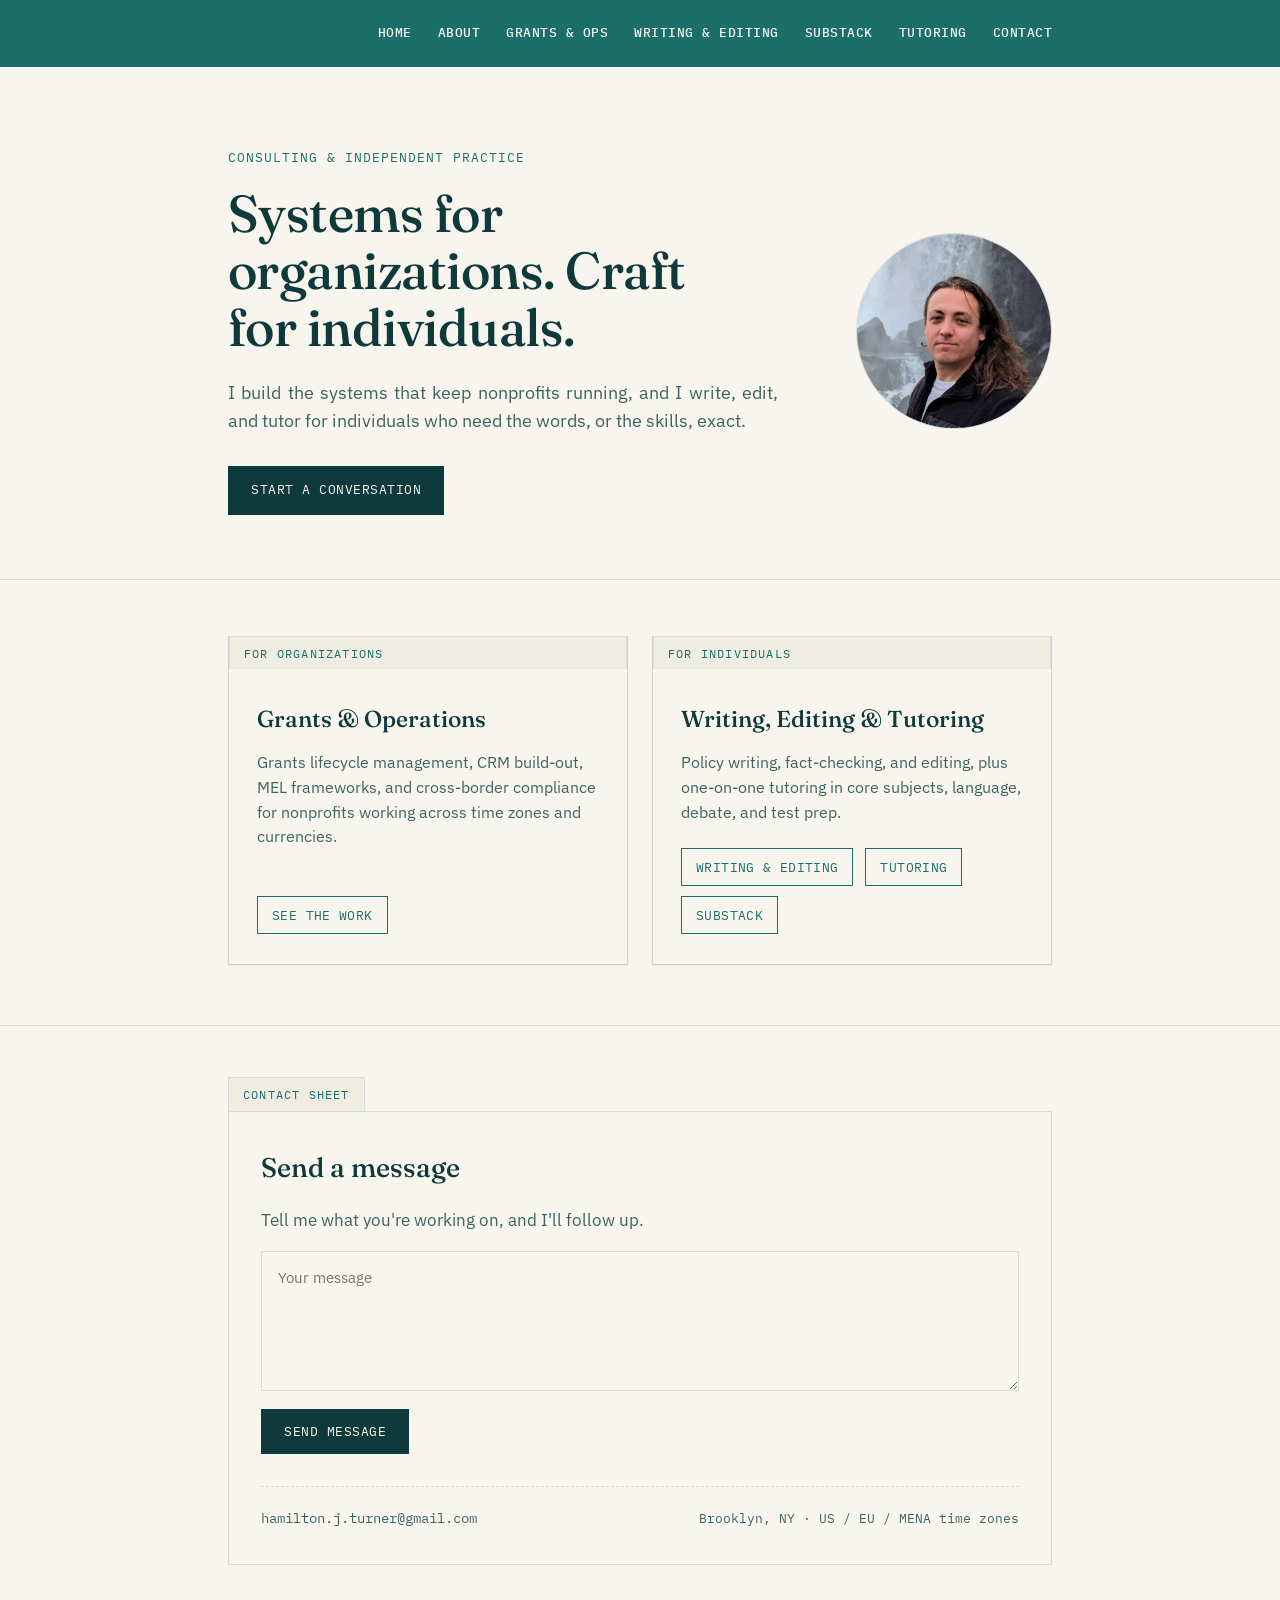
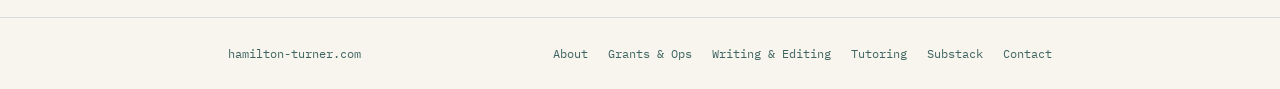
==== index.html @ 1af77107 "Add real footer nav, remove nested box borders, rebalance hero, quiet nav - Footer now has a border-" ====
<!DOCTYPE html>
<html lang="en">
<head>
<meta charset="UTF-8">
<meta name="viewport" content="width=device-width, initial-scale=1.0">
<title>Hamilton Turner | Grants &amp; Operations, Writing, Editing, Tutoring</title>
<meta name="description" content="Grants and operations infrastructure for cross-border nonprofits, plus writing, editing, and tutoring.">
<link rel="icon" type="image/svg+xml" href="favicon.svg">
<link rel="preconnect" href="https://fonts.googleapis.com">
<link rel="preconnect" href="https://fonts.gstatic.com" crossorigin>
<link href="https://fonts.googleapis.com/css2?family=Fraunces:opsz,wght@9..144,400;9..144,500;9..144,600&family=IBM+Plex+Sans:wght@400;500;600&family=IBM+Plex+Mono:wght@400;500&display=swap" rel="stylesheet">
<link rel="stylesheet" href="styles.css?v=7">
</head>
<body>

<div class="topbar">
  <div class="wrap">
    <button class="nav-toggle" id="navToggle" aria-label="Toggle navigation" aria-expanded="false">&#9776;</button>
    <nav id="siteNav">
      <a href="index.html">Home</a>
      <a href="about.html">About</a>
      <a href="grants.html">Grants &amp; Ops</a>
      <a href="writing.html">Writing &amp; Editing</a>
      <a href="substack.html">Substack</a>
      <a href="tutoring.html">Tutoring</a>
      <a href="#contact">Contact</a>
    </nav>
  </div>
</div>

<header class="hero">
  <div class="wrap">
    <div class="hero-text">
      <div class="eyebrow">Consulting &amp; Independent Practice</div>
      <h1>Systems for organizations. Craft for individuals.</h1>
      <p class="dek">I build the systems that keep nonprofits running, and I write, edit, and tutor for individuals who need the words, or the skills, exact.</p>
      <div class="cta-row">
        <a class="btn teal" href="#contact">Start a conversation</a>
      </div>
    </div>
    <img class="hero-photo" src="headshot.png" alt="Hamilton Turner">
  </div>
</header>

<section class="paths" id="paths">
  <div class="wrap">
    <div class="path-grid">
      <div class="path-card">
        <span class="tab">For Organizations</span>
        <div class="path-body">
          <h2>Grants &amp; Operations</h2>
          <p>Grants lifecycle management, CRM build-out, MEL frameworks, and cross-border compliance for nonprofits working across time zones and currencies.</p>
          <div class="path-links">
            <a href="grants.html">See the work</a>
          </div>
        </div>
      </div>
      <div class="path-card">
        <span class="tab">For Individuals</span>
        <div class="path-body">
          <h2>Writing, Editing &amp; Tutoring</h2>
          <p>Policy writing, fact-checking, and editing, plus one-on-one tutoring in core subjects, language, debate, and test prep.</p>
          <div class="path-links">
            <a href="writing.html">Writing &amp; Editing</a>
            <a href="tutoring.html">Tutoring</a>
            <a href="substack.html">Substack</a>
          </div>
        </div>
      </div>
    </div>
  </div>
</section>

<section class="doc" id="contact" style="border-bottom: none;">
  <div class="wrap">
    <span class="tab">Contact Sheet</span>
    <div class="doc-body">
      <h2>Send a message</h2>
      <p class="lead">Tell me what you're working on, and I'll follow up.</p>
      <form class="contact-form" onsubmit="return sendContactMessage(event)">
        <textarea id="contact-message" name="message" placeholder="Your message" required></textarea>
        <button type="submit" class="btn teal">Send message</button>
      </form>
      <div class="contact-divider"></div>
      <div class="contact-secondary">
        <a class="email" href="mailto:hamilton.j.turner@gmail.com">hamilton.j.turner@gmail.com</a>
        <div class="contact-meta">Brooklyn, NY &middot; US / EU / MENA time zones</div>
      </div>
    </div>
  </div>
</section>

<footer>
  <div class="wrap">
    <a class="footer-home" href="index.html">hamilton-turner.com</a>
    <nav class="footer-nav">
      <a href="about.html">About</a>
      <a href="grants.html">Grants &amp; Ops</a>
      <a href="writing.html">Writing &amp; Editing</a>
      <a href="tutoring.html">Tutoring</a>
      <a href="substack.html">Substack</a>
      <a href="#contact">Contact</a>
    </nav>
  </div>
</footer>

<script defer src="scripts.js?v=7"></script>
<script>
  function sendContactMessage(event) {
    event.preventDefault();
    var textarea = document.getElementById('contact-message');
    var message = textarea.value.trim();
    if (!message) {
      textarea.focus();
      return false;
    }
    var to = 'hamilton.j.turner@gmail.com,hjt.maroc@gmail.com';
    var subject = encodeURIComponent('Website inquiry');
    var body = encodeURIComponent(message);
    window.location.href = 'mailto:' + to + '?subject=' + subject + '&body=' + body;
    return false;
  }
</script>

</body>
</html>
---- styles.css ----
:root {
  --ink: #0E3A3B;
  --ink-soft: #3E6461;
  --paper: #F7F5EE;
  --paper-raised: #EFEDE2;
  --paper-dim: #D2D0CA;
  --teal: #1C6E68;
  --teal-deep: #0E3A3B;
  --teal-mid: #2E8079;
  --rule: #D6DDD8;
  --rule-soft: #E4E8E1;
}

* { box-sizing: border-box; }

html { scroll-behavior: smooth; }

body {
  margin: 0;
  background: var(--paper);
  color: var(--ink);
  font-family: 'IBM Plex Sans', sans-serif;
  font-size: 17px;
  line-height: 1.6;
  -webkit-font-smoothing: antialiased;
}

h1, h2, h3 {
  font-family: 'Fraunces', serif;
  font-weight: 500;
  margin: 0;
  color: var(--ink);
}

.mono { font-family: 'IBM Plex Mono', monospace; }

a { color: inherit; }

::selection { background: var(--teal); color: var(--paper); }

:focus-visible {
  outline: 2px solid var(--teal-deep);
  outline-offset: 3px;
}

.wrap {
  max-width: 880px;
  margin: 0 auto;
  padding: 0 28px;
}

/* ---------- Justified body text ---------- */
p {
  text-align: justify;
  text-justify: inter-word;
  -webkit-hyphens: auto;
  -ms-hyphens: auto;
  hyphens: auto;
}

/* ---------- Top bar ---------- */
.topbar {
  position: sticky;
  top: 0;
  z-index: 100;
  background: var(--teal);
  padding: 22px 0;
}
.topbar .wrap {
  display: flex;
  justify-content: flex-end;
  align-items: baseline;
}
.topbar nav {
  display: flex;
  gap: 26px;
  font-family: 'IBM Plex Mono', monospace;
  font-size: 12.5px;
  font-weight: 500;
  letter-spacing: 0.04em;
  text-transform: uppercase;
}
.topbar nav a { white-space: nowrap; text-decoration: none; color: var(--paper); border-bottom: 1px solid transparent; padding-bottom: 2px; transition: border-color .15s ease, opacity .15s ease; }
.topbar nav a:hover { border-color: var(--paper); opacity: 0.8; }

.nav-toggle {
  display: none;
  background: none;
  border: none;
  padding: 4px;
  color: var(--paper);
  font-size: 22px;
  line-height: 1;
  cursor: pointer;
}

@media (max-width: 760px) {
  .topbar .wrap { position: relative; }
  .nav-toggle { display: block; }
  .topbar nav {
    display: none;
    position: absolute;
    top: calc(100% + 22px);
    left: 0;
    right: 0;
    flex-direction: column;
    gap: 0;
    background: var(--teal);
    border-top: 1px solid rgba(247, 245, 238, 0.25);
  }
  .topbar nav.open { display: flex; }
  .topbar nav a { padding: 14px 28px; border-bottom: 1px solid rgba(247, 245, 238, 0.15); }
}

/* ---------- Hero ---------- */
.hero {
  padding: 80px 0 64px;
  border-bottom: 1px solid var(--rule);
}
.hero .wrap {
  display: flex;
  align-items: center;
  justify-content: space-between;
  gap: 48px;
}
.hero .hero-text {
  flex: 1 1 auto;
  min-width: 0;
}
.hero .hero-photo {
  flex: 0 0 auto;
  width: 196px;
  height: 196px;
  border-radius: 50%;
  object-fit: cover;
  border: 1px solid var(--rule);
}
@media (max-width: 620px) {
  .hero .wrap { flex-direction: column-reverse; }
  .hero .hero-photo { width: 120px; height: 120px; }
}
.hero .eyebrow {
  font-family: 'IBM Plex Mono', monospace;
  font-size: 12.5px;
  letter-spacing: 0.08em;
  text-transform: uppercase;
  color: var(--teal);
  margin-bottom: 18px;
}
.hero h1 {
  font-size: clamp(34px, 5.2vw, 52px);
  line-height: 1.1;
  letter-spacing: -0.01em;
  max-width: 15ch;
}
.hero .dek {
  margin-top: 22px;
  max-width: 50ch;
  font-size: 18px;
  color: var(--ink-soft);
}
.hero .cta-row {
  margin-top: 30px;
  display: flex;
  gap: 16px;
  flex-wrap: wrap;
  align-items: center;
}
.btn {
  display: inline-block;
  font-family: 'IBM Plex Mono', monospace;
  font-size: 13px;
  letter-spacing: 0.04em;
  text-transform: uppercase;
  text-decoration: none;
  padding: 13px 22px;
  border: 1px solid var(--ink);
  color: var(--ink);
  background: transparent;
  transition: background .15s ease, color .15s ease;
}
.btn:hover { background: var(--ink); color: var(--paper); }
.btn.teal { border-color: var(--teal-deep); color: var(--paper); background: var(--teal-deep); }
.btn.teal:hover { background: var(--teal-mid); border-color: var(--teal-mid); }

/* ---------- Paths ---------- */
.paths {
  padding: 56px 0 60px;
  border-bottom: 1px solid var(--rule);
}
.path-grid {
  display: grid;
  grid-template-columns: 1fr 1fr;
  gap: 24px;
  align-items: stretch;
}
@media (max-width: 680px) {
  .path-grid { grid-template-columns: 1fr; }
}
.path-card {
  border: 1px solid rgba(14, 58, 59, 0.18);
  background: var(--paper);
  box-shadow: 0 1px 3px rgba(14, 58, 59, 0.06);
  display: flex;
  flex-direction: column;
}
.path-body {
  padding: 32px 28px 30px;
  display: flex;
  flex-direction: column;
  flex: 1 1 auto;
}
.path-body h2 { font-size: 23px; }
.path-body > p { margin-top: 12px; margin-bottom: 0; color: var(--ink-soft); font-size: 15.5px; flex: 1 1 auto; text-align: left; hyphens: none; }
.path-links {
  margin-top: 24px;
  display: flex;
  flex-wrap: wrap;
  gap: 10px 12px;
}
.path-links a {
  font-family: 'IBM Plex Mono', monospace;
  font-size: 12.5px;
  letter-spacing: 0.03em;
  text-transform: uppercase;
  text-decoration: none;
  border: 1px solid var(--teal);
  color: var(--teal);
  padding: 8px 14px;
  transition: background .15s ease, color .15s ease;
}
.path-links a:hover, .path-links a:focus-visible { background: var(--teal); color: var(--paper); }

/* ---------- Section shell w/ file tab ---------- */
section.doc {
  padding: 52px 0;
  border-bottom: 1px solid var(--rule);
}
.tab {
  display: inline-flex;
  align-items: center;
  gap: 10px;
  font-family: 'IBM Plex Mono', monospace;
  font-size: 12px;
  letter-spacing: 0.1em;
  text-transform: uppercase;
  color: var(--teal);
  background: var(--paper-raised);
  border: 1px solid var(--rule);
  border-bottom: none;
  padding: 7px 14px 6px;
  margin-bottom: -1px;
  position: relative;
  top: -1px;
}
.doc-body {
  border: 1px solid var(--rule);
  background: var(--paper);
  padding: 34px 32px;
}
@media (max-width: 620px) {
  .doc-body { padding: 26px 20px; }
}

section.doc h2 { font-size: 27px; margin-bottom: 18px; }
section.doc > .wrap > .doc-body > p.lead { color: var(--ink-soft); }

/* ---------- Scope grid ---------- */
.scope-grid {
  margin-top: 26px;
  display: grid;
  grid-template-columns: 1fr 1fr;
  gap: 1px;
  background: var(--rule);
}
@media (max-width: 620px) {
  .scope-grid { grid-template-columns: 1fr; }
}
.scope-grid .scope-item:last-child:nth-child(odd) { grid-column: 1 / -1; }
.scope-item {
  background: var(--paper);
  padding: 24px 26px;
}
.scope-item .code {
  font-family: 'IBM Plex Mono', monospace;
  font-size: 11.5px;
  color: var(--teal);
  letter-spacing: 0.06em;
}
.scope-item h3 { font-size: 18px; margin-top: 8px; margin-bottom: 8px; }
.scope-item p { font-size: 15px; margin: 0; color: var(--ink-soft); text-align: left; hyphens: none; }

/* ---------- Tags ---------- */
.tags { margin-top: 20px; display: flex; flex-wrap: wrap; gap: 10px; }
.tag {
  font-family: 'IBM Plex Mono', monospace;
  font-size: 12.5px;
  letter-spacing: 0.03em;
  border: 1px solid var(--teal);
  color: var(--teal);
  padding: 6px 12px;
}

/* ---------- Substack ---------- */
.substack-list {
  margin-top: 26px;
  display: flex;
  flex-direction: column;
}
.substack-entry {
  display: block;
  text-decoration: none;
  color: inherit;
  padding: 18px 0;
  border-top: 1px dashed var(--rule);
}
.substack-list .substack-entry:first-child { border-top: none; padding-top: 0; }
.substack-entry .date {
  font-family: 'IBM Plex Mono', monospace;
  font-size: 11.5px;
  letter-spacing: 0.06em;
  text-transform: uppercase;
  color: var(--teal);
}
.substack-entry h3 {
  font-size: 18px;
  margin-top: 6px;
  margin-bottom: 6px;
  transition: color .15s ease;
}
.substack-entry:hover h3 { color: var(--teal); }
.substack-entry p { font-size: 15px; margin: 0; color: var(--ink-soft); }

#substack .doc-body {
  background: var(--teal);
  border-color: var(--teal-deep);
}
#substack h2 { color: var(--paper); }
#substack > .wrap > .doc-body > p.lead { color: rgba(247, 245, 238, 0.85); }
#substack .substack-entry { border-top-color: rgba(247, 245, 238, 0.25); }
#substack .substack-entry .date { color: rgba(247, 245, 238, 0.75); transition: color .15s ease; }
#substack .substack-entry h3 { color: var(--paper); }
#substack .substack-entry p { color: rgba(247, 245, 238, 0.75); }
#substack .substack-entry:hover h3,
#substack .substack-entry:hover .date,
#substack .substack-entry:focus-visible h3,
#substack .substack-entry:focus-visible .date,
#substack .substack-entry:active h3,
#substack .substack-entry:active .date {
  color: var(--paper-dim);
}
#substack a:focus-visible { outline-color: var(--paper); }
#substack .btn.teal {
  background: var(--paper);
  color: var(--teal-deep);
  border-color: var(--paper);
}
#substack .btn.teal:hover {
  background: var(--paper-dim);
  border-color: var(--paper-dim);
  color: var(--teal-deep);
}

/* ---------- About ---------- */
.about-layout p { font-size: 16px; color: var(--ink-soft); }
.credentials {
  margin-top: 20px;
  padding-top: 18px;
  border-top: 1px dashed var(--rule);
  font-family: 'IBM Plex Mono', monospace;
  font-size: 13px;
  color: var(--ink-soft);
  display: grid;
  gap: 6px;
}
.about-grid {
  display: flex;
  gap: 36px;
  align-items: center;
}
.about-grid .about-text { flex: 1 1 auto; min-width: 0; }
.about-photo {
  flex: 0 0 auto;
  width: 240px;
  height: 240px;
  border-radius: 50%;
  object-fit: cover;
  border: 1px solid var(--rule);
}
@media (max-width: 680px) {
  .about-grid { flex-direction: column-reverse; align-items: stretch; }
  .about-photo { width: 180px; height: 180px; align-self: center; }
}

/* ---------- Contact ---------- */
.contact-form textarea {
  display: block;
  width: 100%;
  min-height: 140px;
  font-family: 'IBM Plex Sans', sans-serif;
  font-size: 15px;
  line-height: 1.6;
  color: var(--ink);
  background: var(--paper);
  border: 1px solid var(--rule);
  padding: 14px 16px;
  margin-top: 6px;
  resize: vertical;
}
.contact-form textarea:focus-visible {
  outline: 2px solid var(--teal-deep);
  outline-offset: 2px;
}
.contact-form button { margin-top: 18px; }
.contact-divider {
  border-top: 1px dashed var(--rule);
  margin: 32px 0 20px;
}
.contact-secondary {
  display: flex;
  justify-content: space-between;
  align-items: baseline;
  flex-wrap: wrap;
  gap: 8px 24px;
}
.contact-secondary a.email {
  display: inline-block;
  max-width: 100%;
  font-family: 'IBM Plex Mono', monospace;
  font-size: 14px;
  text-decoration: none;
  color: var(--ink-soft);
  border-bottom: 1px solid transparent;
  overflow-wrap: break-word;
  word-break: break-word;
  transition: color .15s ease, border-color .15s ease;
}
.contact-secondary a.email:hover { color: var(--teal); border-color: var(--teal); }
.contact-meta {
  font-family: 'IBM Plex Mono', monospace;
  font-size: 12.5px;
  color: var(--ink-soft);
}

footer {
  border-top: 1px solid var(--rule);
  padding: 26px 0;
  font-family: 'IBM Plex Mono', monospace;
  font-size: 12px;
  color: var(--ink-soft);
}
footer .wrap {
  display: flex;
  justify-content: space-between;
  align-items: center;
  flex-wrap: wrap;
  gap: 12px 28px;
}
footer .footer-home {
  color: var(--ink-soft);
  text-decoration: none;
  transition: color .15s ease;
}
footer .footer-home:hover { color: var(--teal); }
footer .footer-nav {
  display: flex;
  flex-wrap: wrap;
  gap: 8px 20px;
}
footer .footer-nav a {
  color: var(--ink-soft);
  text-decoration: none;
  transition: color .15s ease;
}
footer .footer-nav a:hover { color: var(--teal); }

@media (prefers-reduced-motion: reduce) {
  html { scroll-behavior: auto; }
}
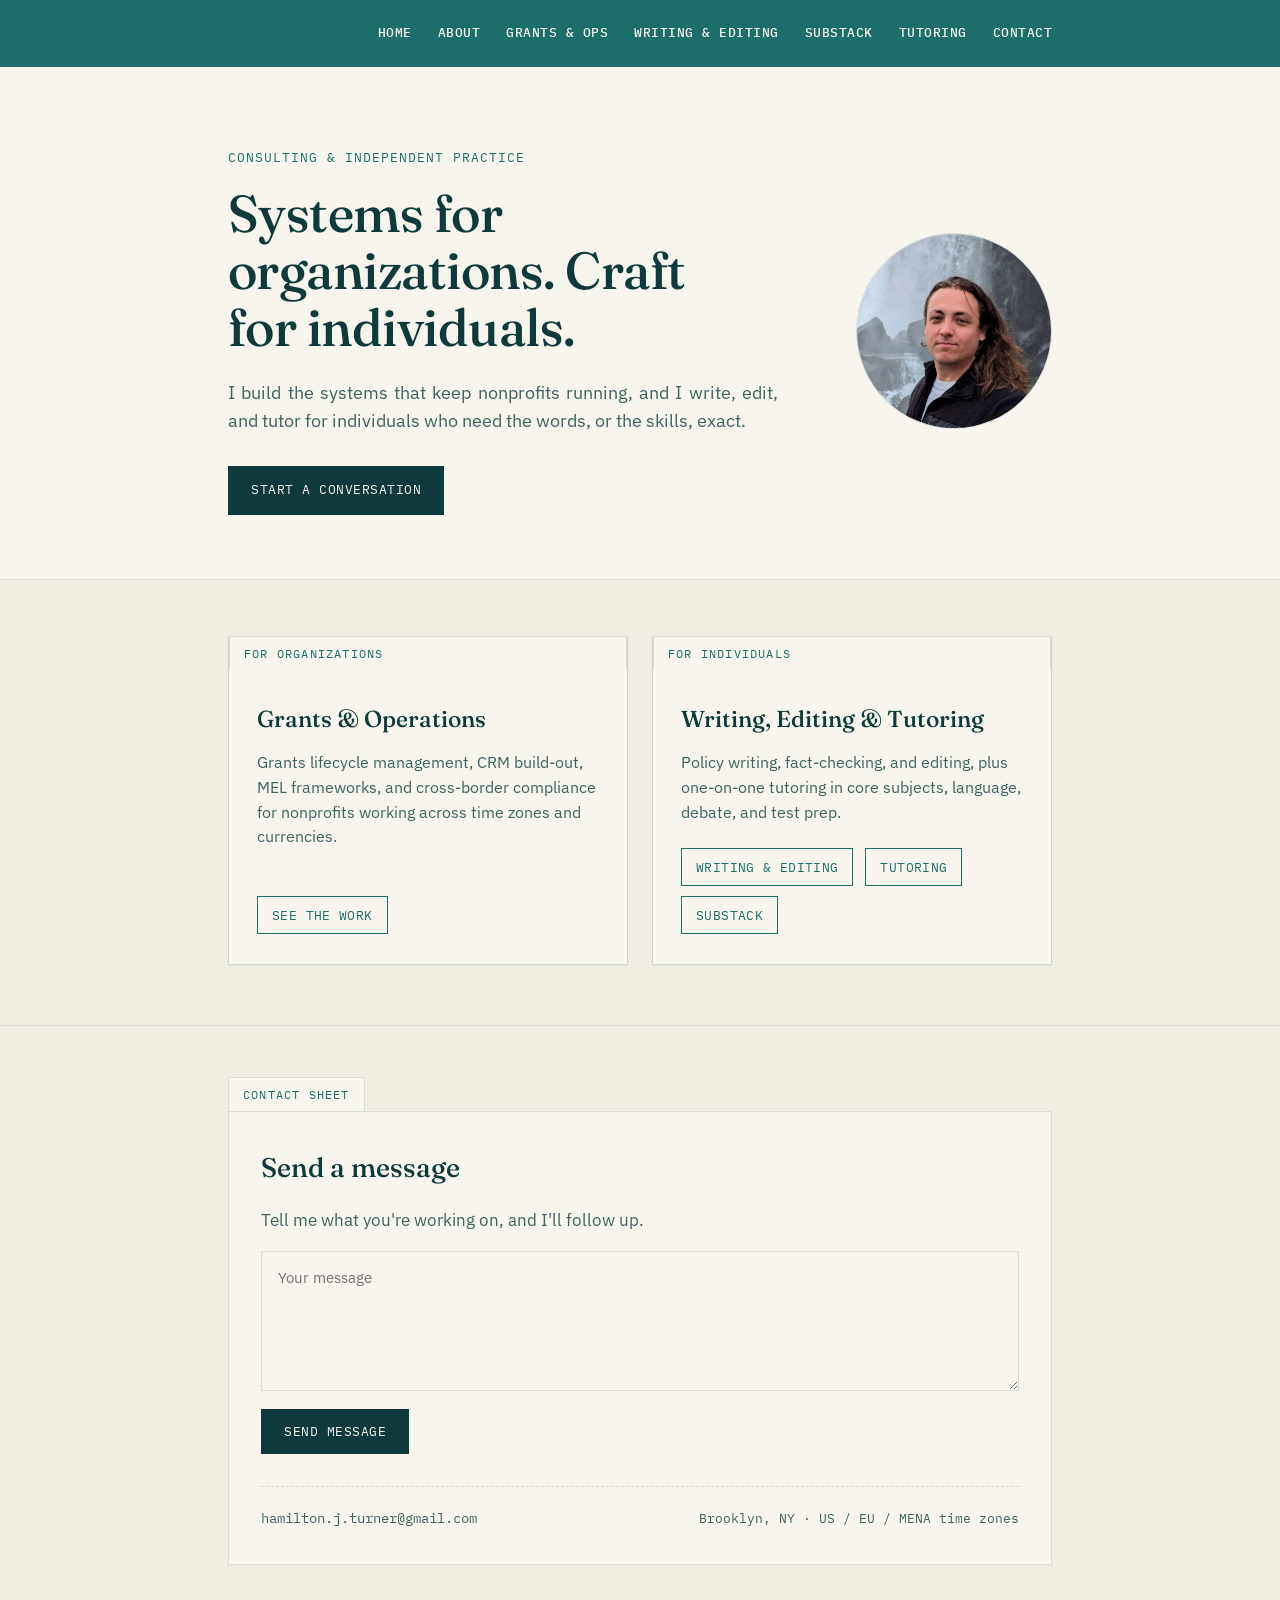
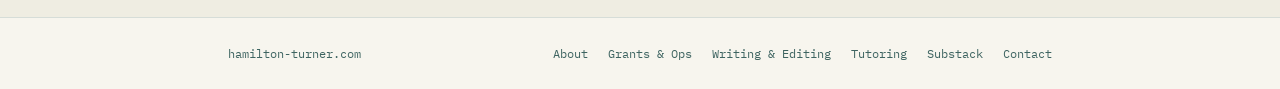
==== commit 46b350e9: "Give sections full-bleed background so pages use their own width .paths and section.doc now carry a " ====
--- a/index.html
+++ b/index.html
@@ -9,7 +9,7 @@
 <link rel="preconnect" href="https://fonts.googleapis.com">
 <link rel="preconnect" href="https://fonts.gstatic.com" crossorigin>
 <link href="https://fonts.googleapis.com/css2?family=Fraunces:opsz,wght@9..144,400;9..144,500;9..144,600&family=IBM+Plex+Sans:wght@400;500;600&family=IBM+Plex+Mono:wght@400;500&display=swap" rel="stylesheet">
-<link rel="stylesheet" href="styles.css?v=7">
+<link rel="stylesheet" href="styles.css?v=8">
 </head>
 <body>
 
@@ -104,7 +104,7 @@
   </div>
 </footer>
 
-<script defer src="scripts.js?v=7"></script>
+<script defer src="scripts.js?v=8"></script>
 <script>
   function sendContactMessage(event) {
     event.preventDefault();
--- a/styles.css
+++ b/styles.css
@@ -186,6 +186,7 @@
 /* ---------- Paths ---------- */
 .paths {
   padding: 56px 0 60px;
+  background: var(--paper-raised);
   border-bottom: 1px solid var(--rule);
 }
 .path-grid {
@@ -234,6 +235,7 @@
 /* ---------- Section shell w/ file tab ---------- */
 section.doc {
   padding: 52px 0;
+  background: var(--paper-raised);
   border-bottom: 1px solid var(--rule);
 }
 .tab {
@@ -245,7 +247,7 @@
   letter-spacing: 0.1em;
   text-transform: uppercase;
   color: var(--teal);
-  background: var(--paper-raised);
+  background: var(--paper);
   border: 1px solid var(--rule);
   border-bottom: none;
   padding: 7px 14px 6px;
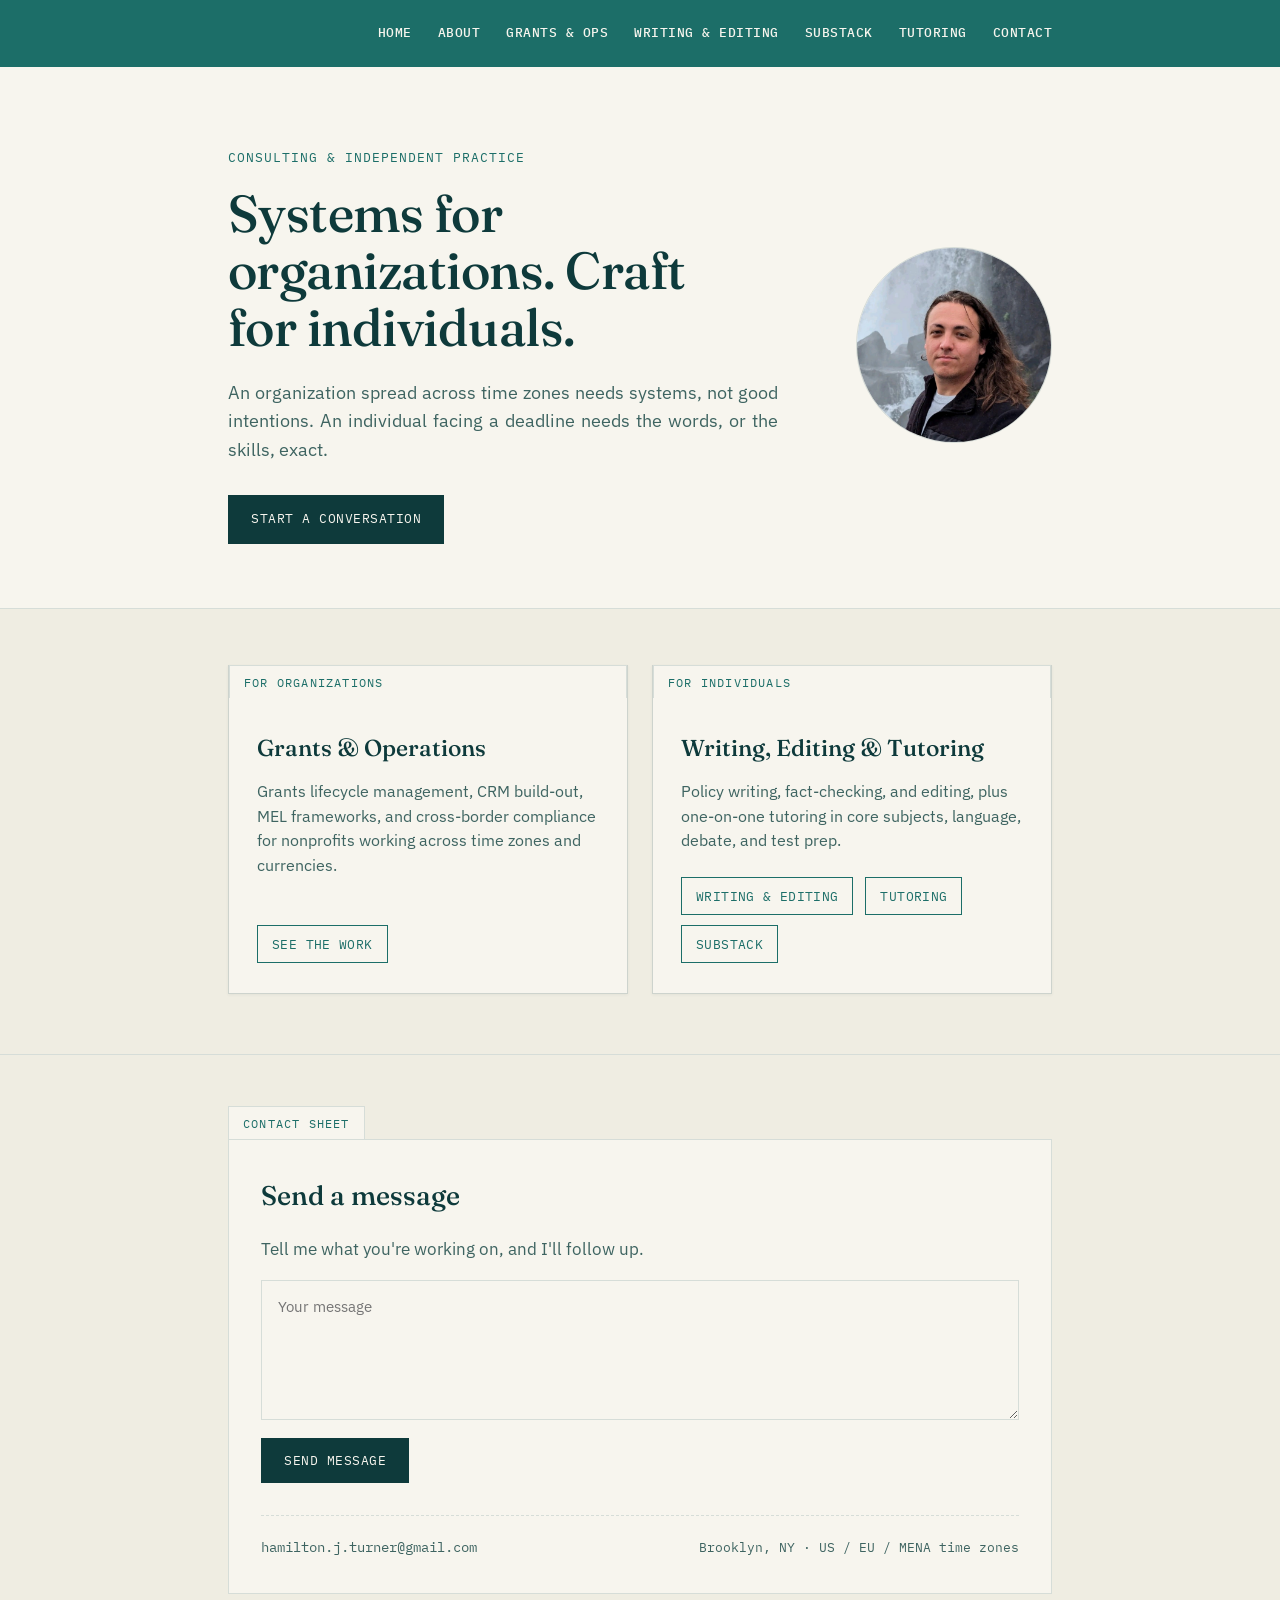
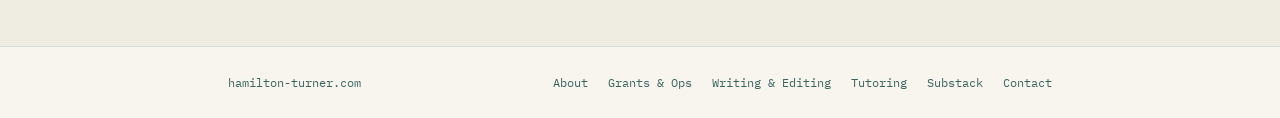
==== commit 82fbf32c: "Rewrite service copy to lead with impact instead of "I" statements Every scope-item paragraph on Gra" ====
--- a/index.html
+++ b/index.html
@@ -9,7 +9,7 @@
 <link rel="preconnect" href="https://fonts.googleapis.com">
 <link rel="preconnect" href="https://fonts.gstatic.com" crossorigin>
 <link href="https://fonts.googleapis.com/css2?family=Fraunces:opsz,wght@9..144,400;9..144,500;9..144,600&family=IBM+Plex+Sans:wght@400;500;600&family=IBM+Plex+Mono:wght@400;500&display=swap" rel="stylesheet">
-<link rel="stylesheet" href="styles.css?v=8">
+<link rel="stylesheet" href="styles.css?v=9">
 </head>
 <body>
 
@@ -33,7 +33,7 @@
     <div class="hero-text">
       <div class="eyebrow">Consulting &amp; Independent Practice</div>
       <h1>Systems for organizations. Craft for individuals.</h1>
-      <p class="dek">I build the systems that keep nonprofits running, and I write, edit, and tutor for individuals who need the words, or the skills, exact.</p>
+      <p class="dek">An organization spread across time zones needs systems, not good intentions. An individual facing a deadline needs the words, or the skills, exact.</p>
       <div class="cta-row">
         <a class="btn teal" href="#contact">Start a conversation</a>
       </div>
@@ -104,7 +104,7 @@
   </div>
 </footer>
 
-<script defer src="scripts.js?v=8"></script>
+<script defer src="scripts.js?v=9"></script>
 <script>
   function sendContactMessage(event) {
     event.preventDefault();
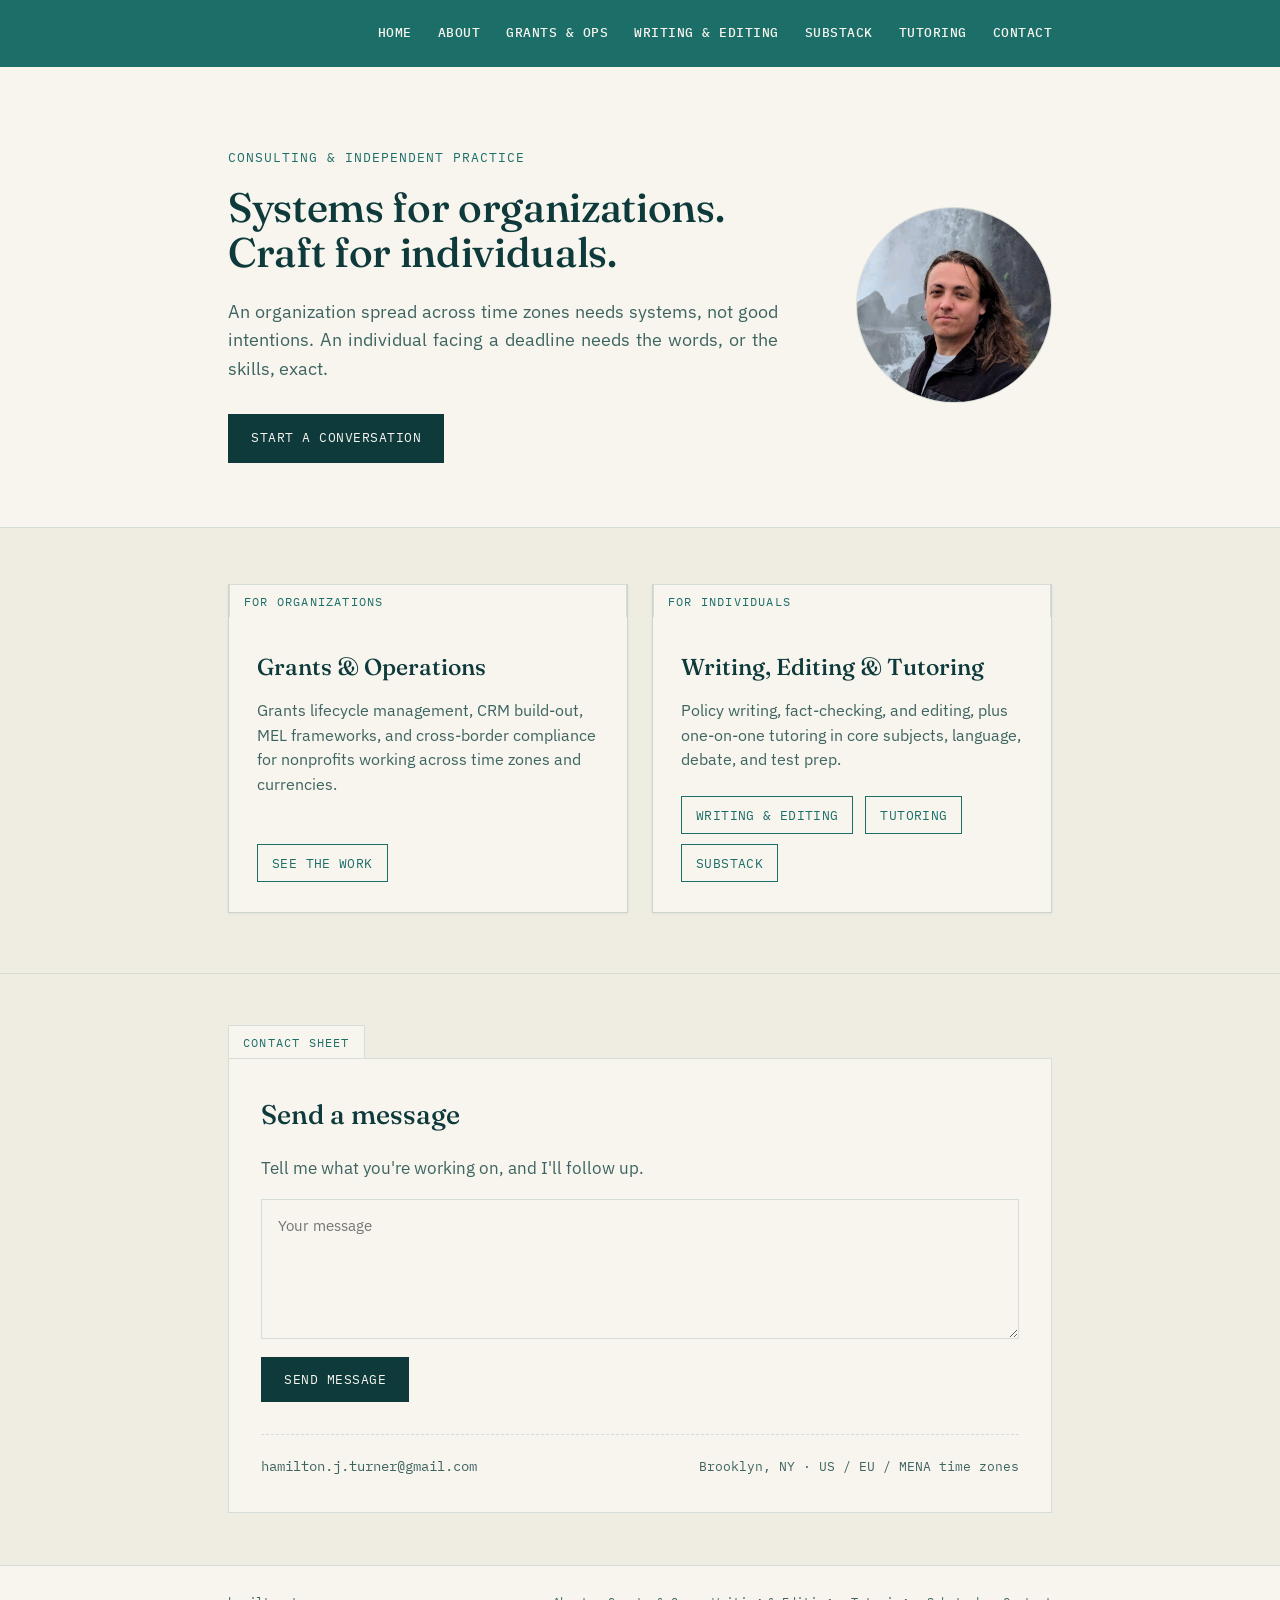
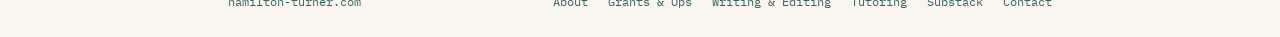
==== commit b0c703a8: "Force hero heading onto two unwrapped sentence lines Split "Systems for organizations. Craft for ind" ====
--- a/index.html
+++ b/index.html
@@ -9,7 +9,7 @@
 <link rel="preconnect" href="https://fonts.googleapis.com">
 <link rel="preconnect" href="https://fonts.gstatic.com" crossorigin>
 <link href="https://fonts.googleapis.com/css2?family=Fraunces:opsz,wght@9..144,400;9..144,500;9..144,600&family=IBM+Plex+Sans:wght@400;500;600&family=IBM+Plex+Mono:wght@400;500&display=swap" rel="stylesheet">
-<link rel="stylesheet" href="styles.css?v=9">
+<link rel="stylesheet" href="styles.css?v=14">
 </head>
 <body>
 
@@ -32,7 +32,7 @@
   <div class="wrap">
     <div class="hero-text">
       <div class="eyebrow">Consulting &amp; Independent Practice</div>
-      <h1>Systems for organizations. Craft for individuals.</h1>
+      <h1><span class="line">Systems for organizations.</span><span class="line">Craft for individuals.</span></h1>
       <p class="dek">An organization spread across time zones needs systems, not good intentions. An individual facing a deadline needs the words, or the skills, exact.</p>
       <div class="cta-row">
         <a class="btn teal" href="#contact">Start a conversation</a>
@@ -104,7 +104,7 @@
   </div>
 </footer>
 
-<script defer src="scripts.js?v=9"></script>
+<script defer src="scripts.js?v=14"></script>
 <script>
   function sendContactMessage(event) {
     event.preventDefault();
--- a/styles.css
+++ b/styles.css
@@ -124,8 +124,10 @@
   gap: 48px;
 }
 .hero .hero-text {
-  flex: 1 1 auto;
+  flex: 1 1 0%;
   min-width: 0;
+  width: 100%;
+  container-type: inline-size;
 }
 .hero .hero-photo {
   flex: 0 0 auto;
@@ -148,10 +150,13 @@
   margin-bottom: 18px;
 }
 .hero h1 {
-  font-size: clamp(34px, 5.2vw, 52px);
   line-height: 1.1;
   letter-spacing: -0.01em;
-  max-width: 15ch;
+}
+.hero h1 .line {
+  display: block;
+  white-space: nowrap;
+  font-size: clamp(19px, 7.1cqw, 52px);
 }
 .hero .dek {
   margin-top: 22px;
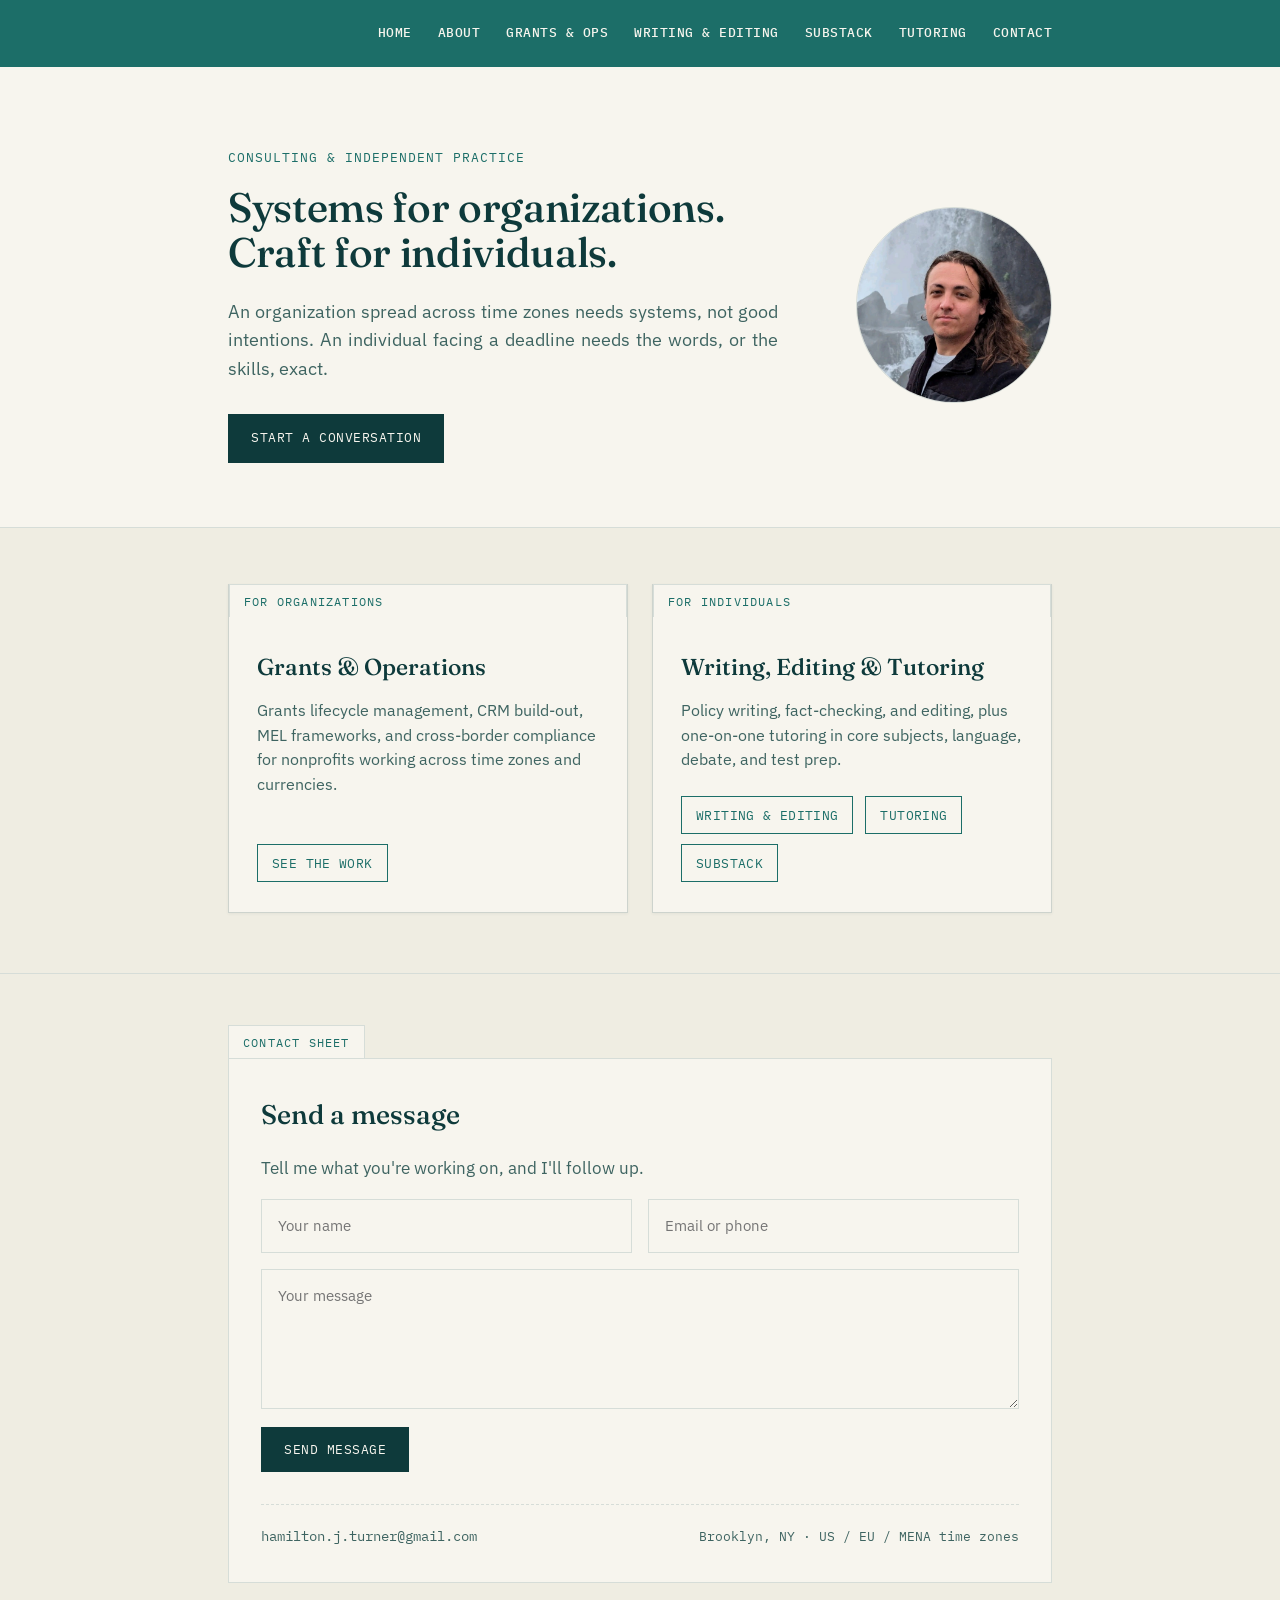
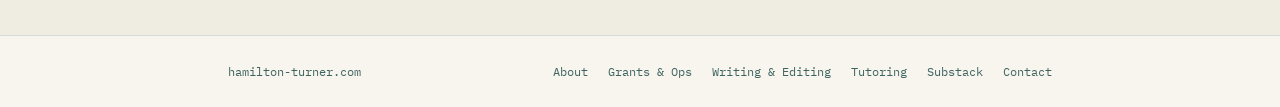
==== commit 88f33edd: "Wire contact form to submit into the Google Form Add Name and Email/Phone fields alongside Message (" ====
--- a/index.html
+++ b/index.html
@@ -9,7 +9,7 @@
 <link rel="preconnect" href="https://fonts.googleapis.com">
 <link rel="preconnect" href="https://fonts.gstatic.com" crossorigin>
 <link href="https://fonts.googleapis.com/css2?family=Fraunces:opsz,wght@9..144,400;9..144,500;9..144,600&family=IBM+Plex+Sans:wght@400;500;600&family=IBM+Plex+Mono:wght@400;500&display=swap" rel="stylesheet">
-<link rel="stylesheet" href="styles.css?v=14">
+<link rel="stylesheet" href="styles.css?v=15">
 </head>
 <body>
 
@@ -77,10 +77,19 @@
     <div class="doc-body">
       <h2>Send a message</h2>
       <p class="lead">Tell me what you're working on, and I'll follow up.</p>
-      <form class="contact-form" onsubmit="return sendContactMessage(event)">
-        <textarea id="contact-message" name="message" placeholder="Your message" required></textarea>
-        <button type="submit" class="btn teal">Send message</button>
-      </form>
+      <div id="contact-form-wrap">
+        <form class="contact-form"
+              action="https://docs.google.com/forms/d/e/1FAIpQLSfy9L0wuGUPrHy-SzDPYpov2H63rYEQqWMbcDQjGm9nJS5vcQ/formResponse"
+              method="POST" target="hidden-google-form-target" onsubmit="return handleContactSubmit(event)">
+          <div class="form-row">
+            <input type="text" name="entry.1911373413" placeholder="Your name" aria-label="Your name" required>
+            <input type="text" name="entry.384811072" placeholder="Email or phone" aria-label="Email or phone" required>
+          </div>
+          <textarea name="entry.669991513" placeholder="Your message" aria-label="Your message" required></textarea>
+          <button type="submit" class="btn teal">Send message</button>
+        </form>
+      </div>
+      <iframe name="hidden-google-form-target" id="hidden-google-form-target" style="display:none" aria-hidden="true" title="Form submission target"></iframe>
       <div class="contact-divider"></div>
       <div class="contact-secondary">
         <a class="email" href="mailto:hamilton.j.turner@gmail.com">hamilton.j.turner@gmail.com</a>
@@ -104,21 +113,17 @@
   </div>
 </footer>
 
-<script defer src="scripts.js?v=14"></script>
+<script defer src="scripts.js?v=15"></script>
 <script>
-  function sendContactMessage(event) {
-    event.preventDefault();
-    var textarea = document.getElementById('contact-message');
-    var message = textarea.value.trim();
-    if (!message) {
-      textarea.focus();
-      return false;
-    }
-    var to = 'hamilton.j.turner@gmail.com,hjt.maroc@gmail.com';
-    var subject = encodeURIComponent('Website inquiry');
-    var body = encodeURIComponent(message);
-    window.location.href = 'mailto:' + to + '?subject=' + subject + '&body=' + body;
-    return false;
+  function handleContactSubmit(event) {
+    var form = event.target;
+    var iframe = document.getElementById('hidden-google-form-target');
+    var wrap = document.getElementById('contact-form-wrap');
+    iframe.addEventListener('load', function onLoad() {
+      iframe.removeEventListener('load', onLoad);
+      wrap.innerHTML = '<p class="form-success">Thanks — your message is on its way. I\'ll follow up soon.</p>';
+    });
+    return true;
   }
 </script>
 
--- a/styles.css
+++ b/styles.css
@@ -400,10 +400,19 @@
 }
 
 /* ---------- Contact ---------- */
+.contact-form .form-row {
+  display: flex;
+  flex-wrap: wrap;
+  gap: 16px;
+}
+.contact-form .form-row input {
+  flex: 1 1 220px;
+  min-width: 0;
+}
+.contact-form input[type="text"],
 .contact-form textarea {
   display: block;
   width: 100%;
-  min-height: 140px;
   font-family: 'IBM Plex Sans', sans-serif;
   font-size: 15px;
   line-height: 1.6;
@@ -411,14 +420,23 @@
   background: var(--paper);
   border: 1px solid var(--rule);
   padding: 14px 16px;
-  margin-top: 6px;
   resize: vertical;
 }
+.contact-form textarea {
+  min-height: 140px;
+  margin-top: 16px;
+}
+.contact-form input[type="text"]:focus-visible,
 .contact-form textarea:focus-visible {
   outline: 2px solid var(--teal-deep);
   outline-offset: 2px;
 }
 .contact-form button { margin-top: 18px; }
+.form-success {
+  font-size: 17px;
+  color: var(--ink);
+  padding: 18px 0;
+}
 .contact-divider {
   border-top: 1px dashed var(--rule);
   margin: 32px 0 20px;
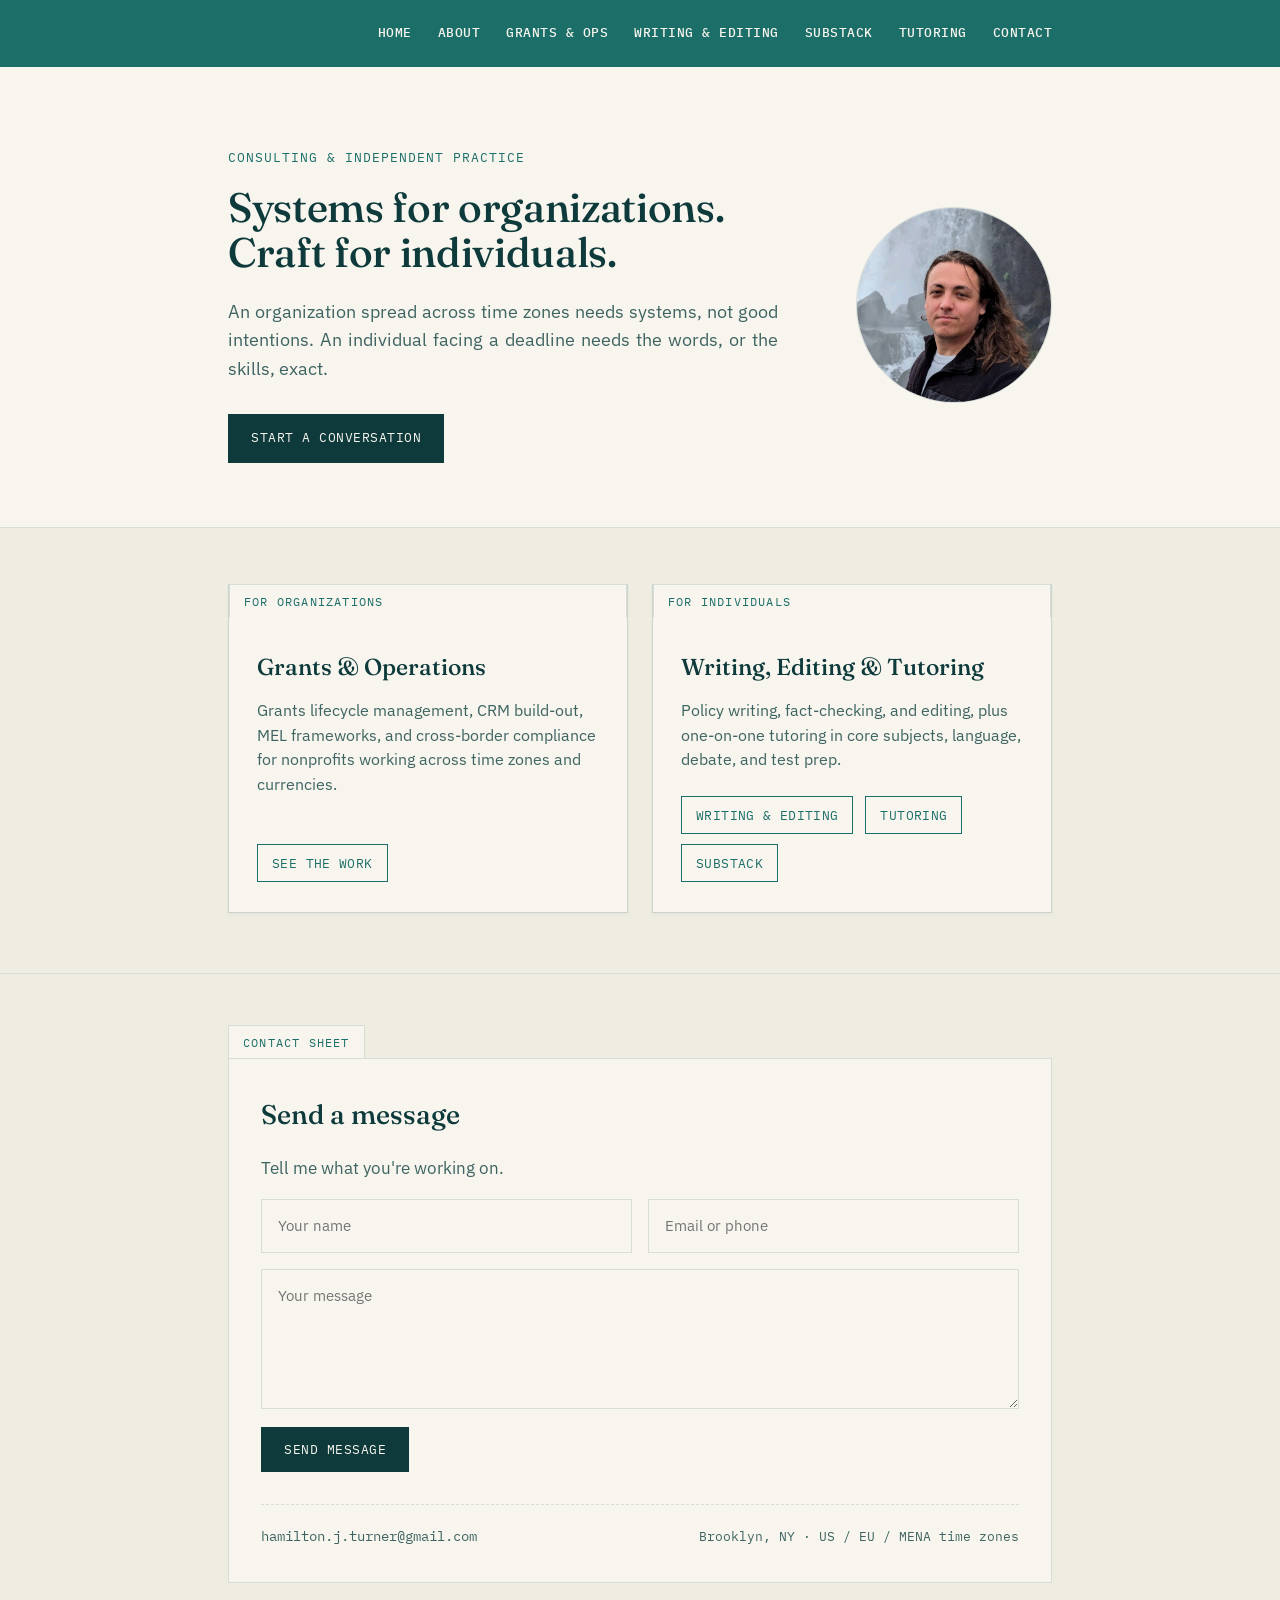
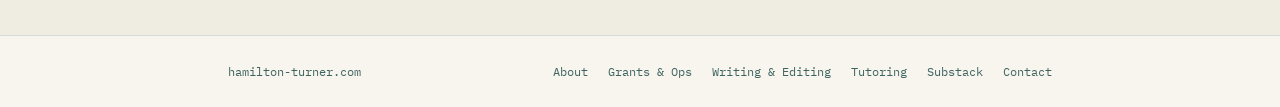
==== commit fdaf27e9: "Keep contact form available after submission, deduplicate success text Previously the success messag" ====
--- a/index.html
+++ b/index.html
@@ -9,7 +9,7 @@
 <link rel="preconnect" href="https://fonts.googleapis.com">
 <link rel="preconnect" href="https://fonts.gstatic.com" crossorigin>
 <link href="https://fonts.googleapis.com/css2?family=Fraunces:opsz,wght@9..144,400;9..144,500;9..144,600&family=IBM+Plex+Sans:wght@400;500;600&family=IBM+Plex+Mono:wght@400;500&display=swap" rel="stylesheet">
-<link rel="stylesheet" href="styles.css?v=15">
+<link rel="stylesheet" href="styles.css?v=16">
 </head>
 <body>
 
@@ -76,7 +76,8 @@
     <span class="tab">Contact Sheet</span>
     <div class="doc-body">
       <h2>Send a message</h2>
-      <p class="lead">Tell me what you're working on, and I'll follow up.</p>
+      <p class="lead">Tell me what you're working on.</p>
+      <p class="form-success" id="contact-success" hidden>Thanks! Your message is on its way. I'll follow up soon.</p>
       <div id="contact-form-wrap">
         <form class="contact-form"
               action="https://docs.google.com/forms/d/e/1FAIpQLSfy9L0wuGUPrHy-SzDPYpov2H63rYEQqWMbcDQjGm9nJS5vcQ/formResponse"
@@ -113,15 +114,16 @@
   </div>
 </footer>
 
-<script defer src="scripts.js?v=15"></script>
+<script defer src="scripts.js?v=16"></script>
 <script>
   function handleContactSubmit(event) {
     var form = event.target;
     var iframe = document.getElementById('hidden-google-form-target');
-    var wrap = document.getElementById('contact-form-wrap');
+    var success = document.getElementById('contact-success');
     iframe.addEventListener('load', function onLoad() {
       iframe.removeEventListener('load', onLoad);
-      wrap.innerHTML = '<p class="form-success">Thanks — your message is on its way. I\'ll follow up soon.</p>';
+      success.hidden = false;
+      form.reset();
     });
     return true;
   }
--- a/styles.css
+++ b/styles.css
@@ -433,9 +433,10 @@
 }
 .contact-form button { margin-top: 18px; }
 .form-success {
-  font-size: 17px;
-  color: var(--ink);
-  padding: 18px 0;
+  font-size: 16px;
+  font-weight: 500;
+  color: var(--teal-deep);
+  margin: 16px 0 22px;
 }
 .contact-divider {
   border-top: 1px dashed var(--rule);
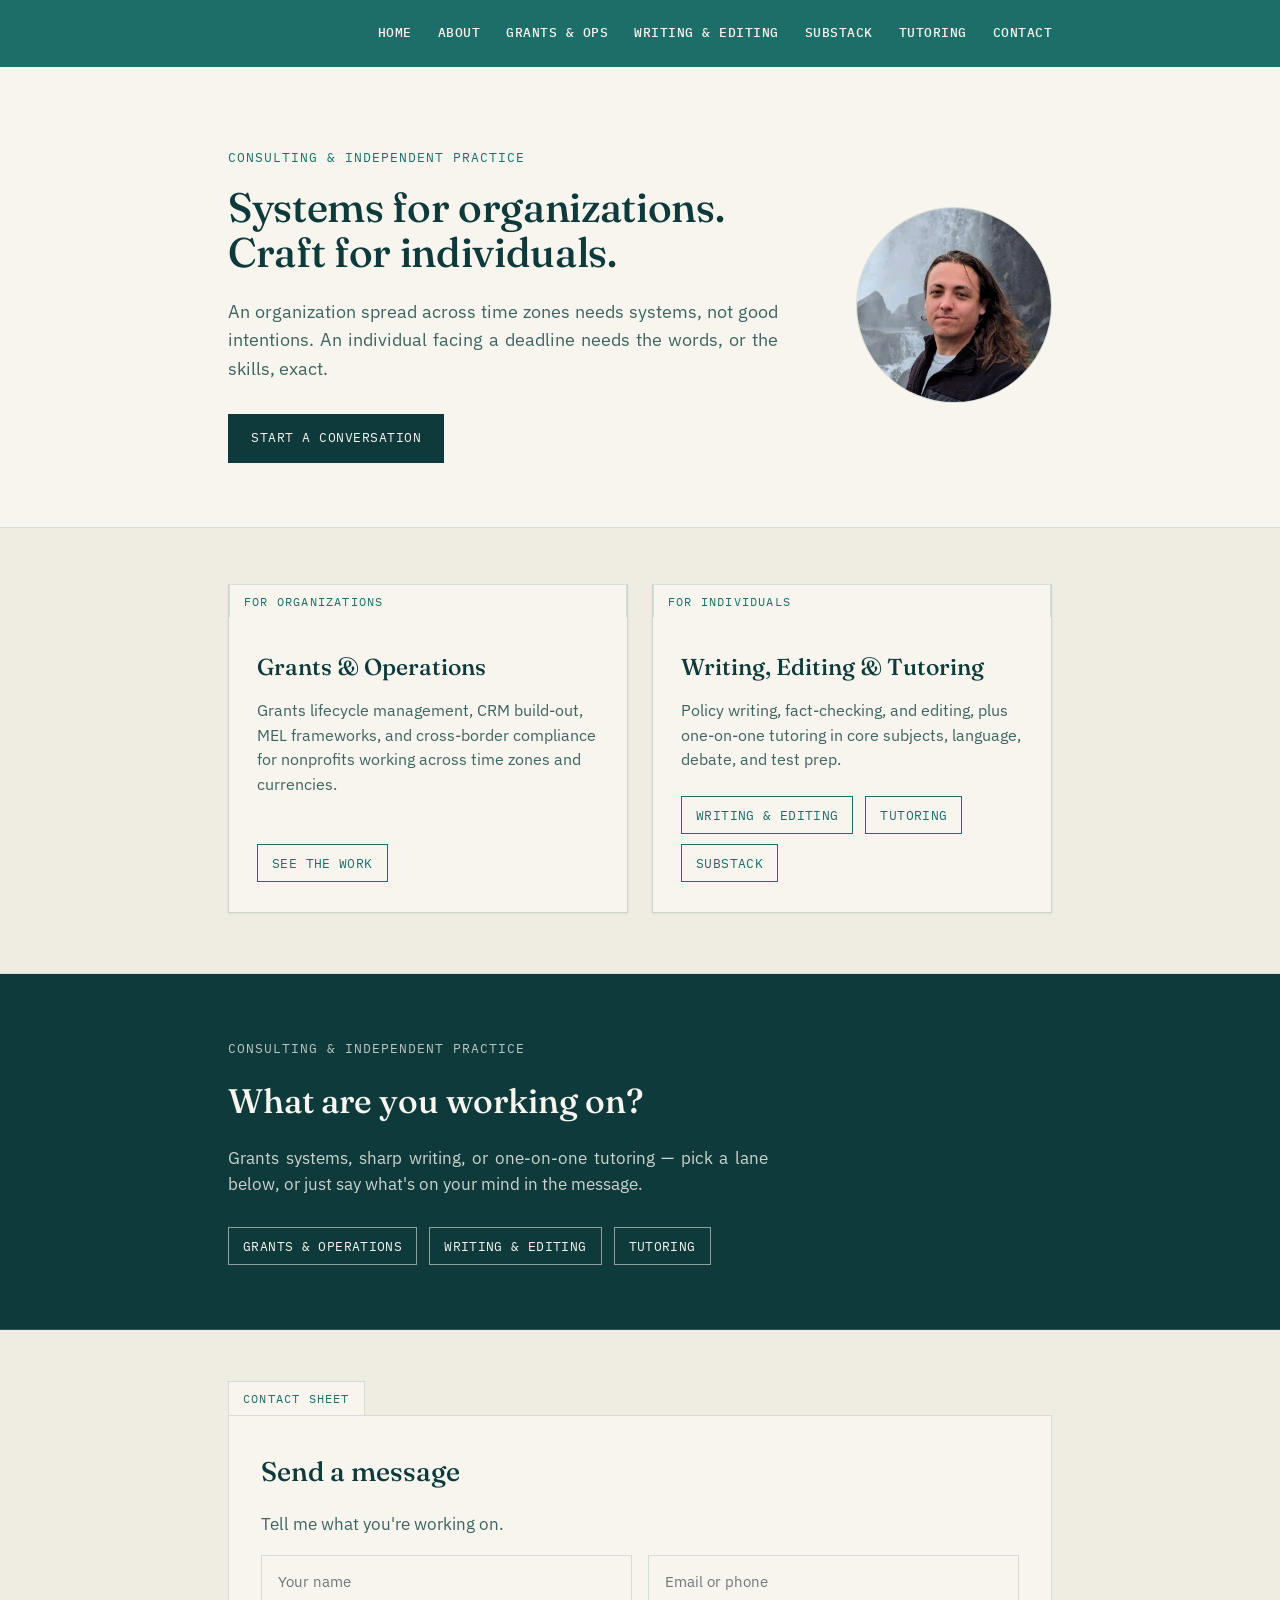
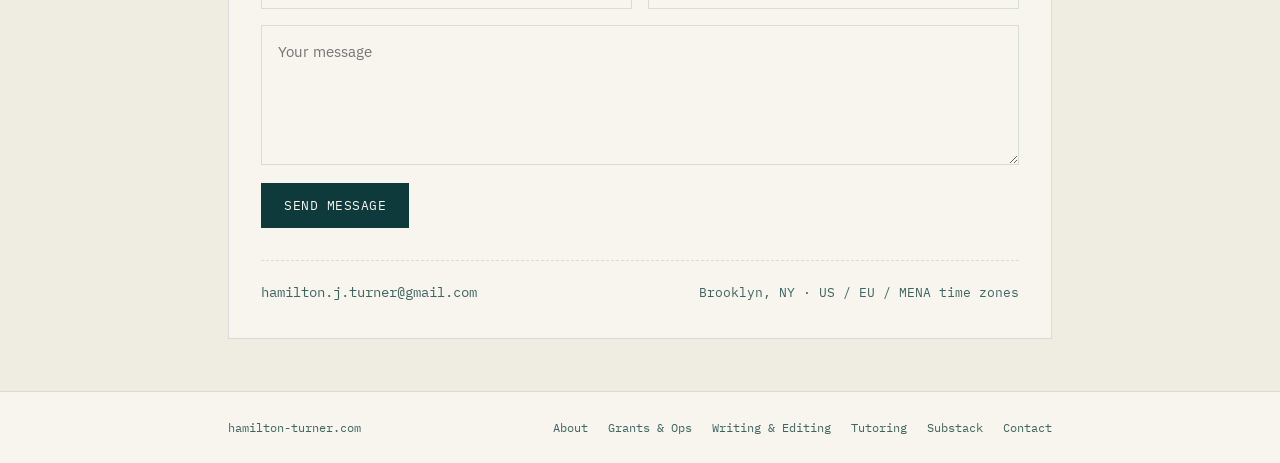
==== commit 8a3bb190: "Add teal "start-band" section between paths and contact New full-bleed inverted-teal section on the " ====
--- a/index.html
+++ b/index.html
@@ -9,7 +9,7 @@
 <link rel="preconnect" href="https://fonts.googleapis.com">
 <link rel="preconnect" href="https://fonts.gstatic.com" crossorigin>
 <link href="https://fonts.googleapis.com/css2?family=Fraunces:opsz,wght@9..144,400;9..144,500;9..144,600&family=IBM+Plex+Sans:wght@400;500;600&family=IBM+Plex+Mono:wght@400;500&display=swap" rel="stylesheet">
-<link rel="stylesheet" href="styles.css?v=16">
+<link rel="stylesheet" href="styles.css?v=17">
 </head>
 <body>
 
@@ -71,6 +71,19 @@
   </div>
 </section>
 
+<section class="start-band">
+  <div class="wrap">
+    <div class="eyebrow">Consulting &amp; Independent Practice</div>
+    <h2>What are you working on?</h2>
+    <p class="lede">Grants systems, sharp writing, or one-on-one tutoring — pick a lane below, or just say what's on your mind in the message.</p>
+    <div class="pills">
+      <a class="pill" href="grants.html">Grants &amp; Operations</a>
+      <a class="pill" href="writing.html">Writing &amp; Editing</a>
+      <a class="pill" href="tutoring.html">Tutoring</a>
+    </div>
+  </div>
+</section>
+
 <section class="doc" id="contact" style="border-bottom: none;">
   <div class="wrap">
     <span class="tab">Contact Sheet</span>
@@ -114,7 +127,7 @@
   </div>
 </footer>
 
-<script defer src="scripts.js?v=16"></script>
+<script defer src="scripts.js?v=17"></script>
 <script>
   function handleContactSubmit(event) {
     var form = event.target;
--- a/styles.css
+++ b/styles.css
@@ -237,6 +237,53 @@
 }
 .path-links a:hover, .path-links a:focus-visible { background: var(--teal); color: var(--paper); }
 
+/* ---------- Start band ---------- */
+.start-band {
+  background: var(--teal-deep);
+  padding: 64px 0;
+  border-bottom: 1px solid rgba(247, 245, 238, 0.15);
+}
+.start-band .eyebrow {
+  font-family: 'IBM Plex Mono', monospace;
+  font-size: 12.5px;
+  letter-spacing: 0.08em;
+  text-transform: uppercase;
+  color: rgba(247, 245, 238, 0.75);
+  margin-bottom: 16px;
+}
+.start-band h2 {
+  color: var(--paper);
+  font-size: 34px;
+}
+.start-band .lede {
+  color: rgba(247, 245, 238, 0.82);
+  max-width: 54ch;
+  margin-top: 16px;
+  font-size: 16.5px;
+}
+.start-band .pills {
+  display: flex;
+  flex-wrap: wrap;
+  gap: 12px;
+  margin-top: 30px;
+}
+.start-band .pill {
+  font-family: 'IBM Plex Mono', monospace;
+  font-size: 12.5px;
+  letter-spacing: 0.03em;
+  text-transform: uppercase;
+  text-decoration: none;
+  border: 1px solid rgba(247, 245, 238, 0.55);
+  color: var(--paper);
+  padding: 8px 14px;
+  transition: background .15s ease, color .15s ease, border-color .15s ease;
+}
+.start-band .pill:hover, .start-band .pill:focus-visible {
+  background: var(--paper);
+  color: var(--teal-deep);
+  border-color: var(--paper);
+}
+
 /* ---------- Section shell w/ file tab ---------- */
 section.doc {
   padding: 52px 0;
